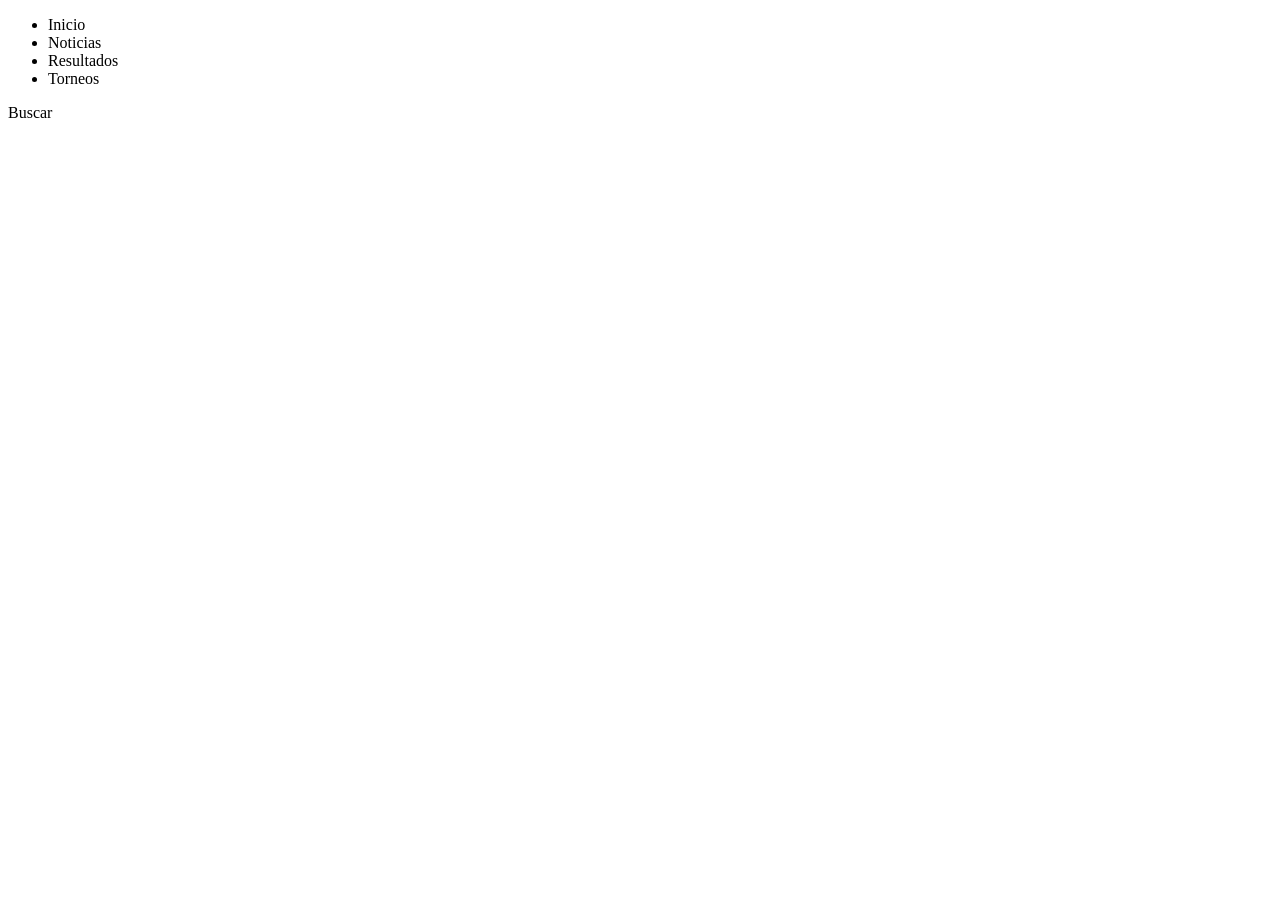
==== index.html @ 281b89ef "creacion archivos base" ====
<!DOCTYPE html>
<html lang="es">
<head>
    <meta charset="UTF-8">
    <meta name="viewport" content="width=device-width, initial-scale=1.0">
    <title>Aqui ascenso</title>
    <link rel="stylesheet" href="estilos.css">
</head>
<body>
    <header>
        <nav>
            <ul>
                <li>Inicio</li>
                <li>Noticias</li>
                <li>Resultados</li>
                <li>Torneos</li>
            </ul>
            <search>Buscar</search>
        </nav>
    </header>

    <main>

    </main>

    <footer>

    </footer>

</body>
</html>
<!--

subir a git: ir a consola.
escribir |  git status
            git add . (el punto añade todo los cambios, otherwise poner nombre especifico file)
            git commit -m "texto descripcion q se cambio"

            git push -u origin main
----------------------------------
            git pull para llamar los cambios hechos en github x otra personas, hacer esto antes de empezar a cambiar algo x si le pusieron notas o cosas asi)
-->
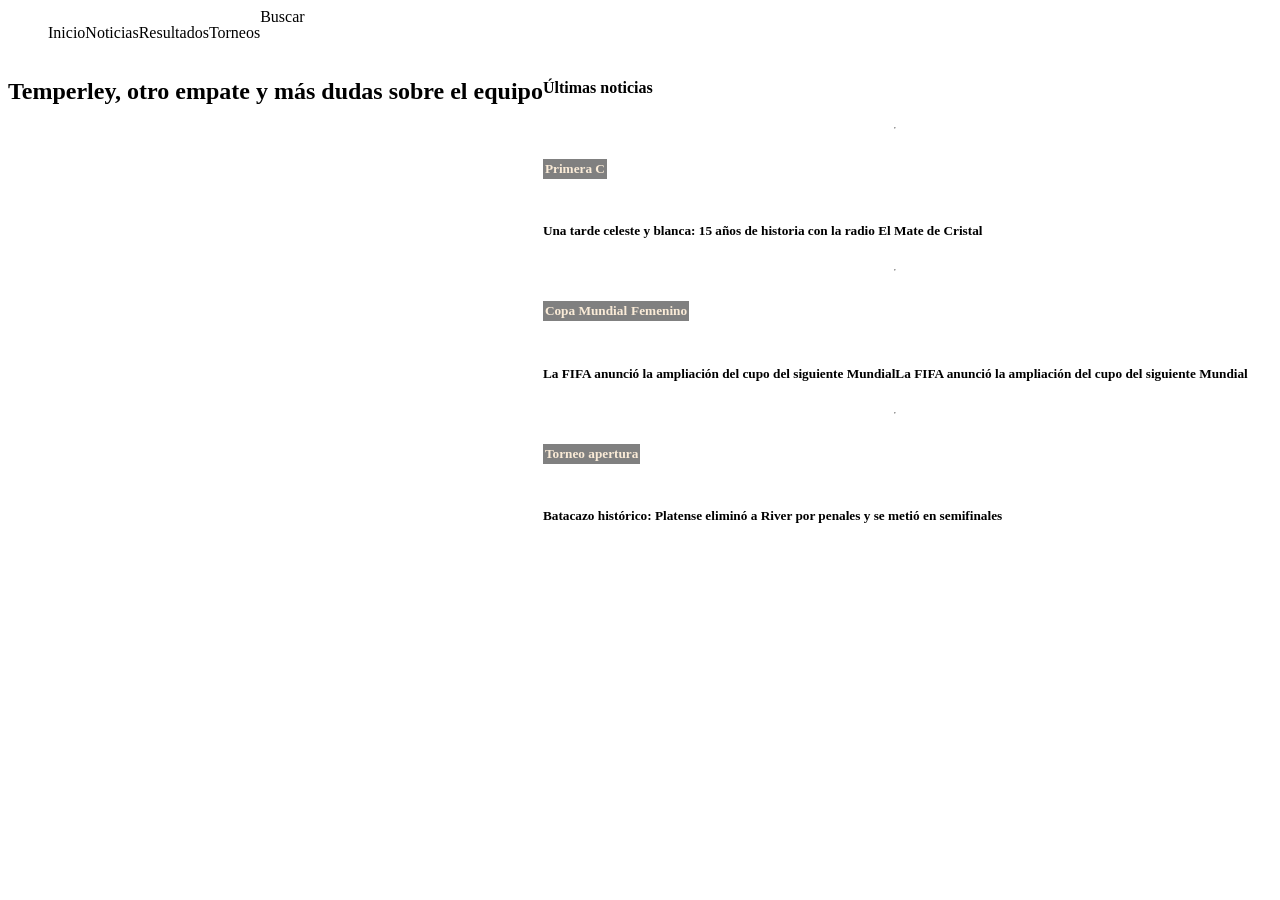
==== commit 61508f5f: "Prueba de subida 2 - noticias destacadas en baja" ====
--- a/index.html
+++ b/index.html
@@ -8,8 +8,8 @@
 </head>
 <body>
     <header>
-        <nav>
-            <ul>
+        <nav class="menu-barra">
+            <ul class="menu-botones">
                 <li>Inicio</li>
                 <li>Noticias</li>
                 <li>Resultados</li>
@@ -20,7 +20,42 @@
     </header>
 
     <main>
+        <section class="noticias-destacadas"> <!--Noticias destacadas-->
+            <div>
+            <h1>Temperley, otro empate y más dudas sobre el equipo</h1>
+            <!--Aca va imagen-->
+            </div>
+            <div class="contenedor-ultimas-noticias"> <!--Ultimas noticias-->
+                <h4>Últimas noticias</h4>
+                <hr>
+                <div>
+                    <!--Los contenedores de equiquetas los pongo en divs para q todos tengan la misma clase y, si reutilizamos la misma clase en otro lado, se guarde el flexbox en row - Mailén-->
+                    <div class="etiqueta-conjunto">
+                        <h5 class="etiqueta-individual">Primera C</h5>
+                    </div>
+                    <h5> Una tarde celeste y blanca: 15 años de historia con la radio El Mate de Cristal</h5>
+                </div> 
 
+                <hr>
+                <div>
+                    <div class="etiqueta-conjunto">
+                        <h5 class="etiqueta-individual">Copa Mundial</h5>
+                        <h5 class="etiqueta-individual">Femenino</h5>
+                    </div>
+                    
+                    <h5> La FIFA anunció la ampliación del cupo del siguiente MundialLa FIFA anunció la ampliación del cupo del siguiente Mundial</h5>
+                </div> 
+                
+                     <hr>
+                <div>
+                      <div class="etiqueta-conjunto">
+                        <h5 class="etiqueta-individual">Torneo apertura</h5>
+                    </div>
+                    <h5> Batacazo histórico: Platense eliminó a River por penales y se metió en semifinales</h5>
+                </div> 
+            </div>
+            
+        </section>
     </main>
 
     <footer>
--- a/estilos.css
+++ b/estilos.css
@@ -0,0 +1,40 @@
+@charset "utf-8";
+/* Aviso: no los estoy poniendo ordenados, voy poniendo los q estoy usando x ahora, sean libres de reordenar o editar ah - Mailén*//
+
+nav{
+    display: flex;
+    flex-direction: row;
+}
+
+ul{
+    list-style: none;
+    display: flex;
+    flex-direction: row;
+}
+.menu-barra{
+    display: flex;
+    flex-direction: row;
+} /*Repeti todo lo del flex xq sino no me lo tomaba, se hacia flex solo la lista y el buscar quedaba raro - Mailén*/
+
+
+.noticias-destacadas{
+    display: flex;
+    flex-direction: row;
+}
+.contenedor-ultimas-noticias{
+    display: flex;
+    flex-direction: column;
+}
+
+.etiqueta-conjunto{
+    display: flex;
+    flex-direction: row;
+}
+
+.etiqueta-individual
+{
+    /*Solo le puse algo de estilos de colores(? a estos tags para q se diferencien un toque del texto normal ah - Mailén*/
+    background-color: gray;
+    color: antiquewhite;
+    padding: 2px;
+}
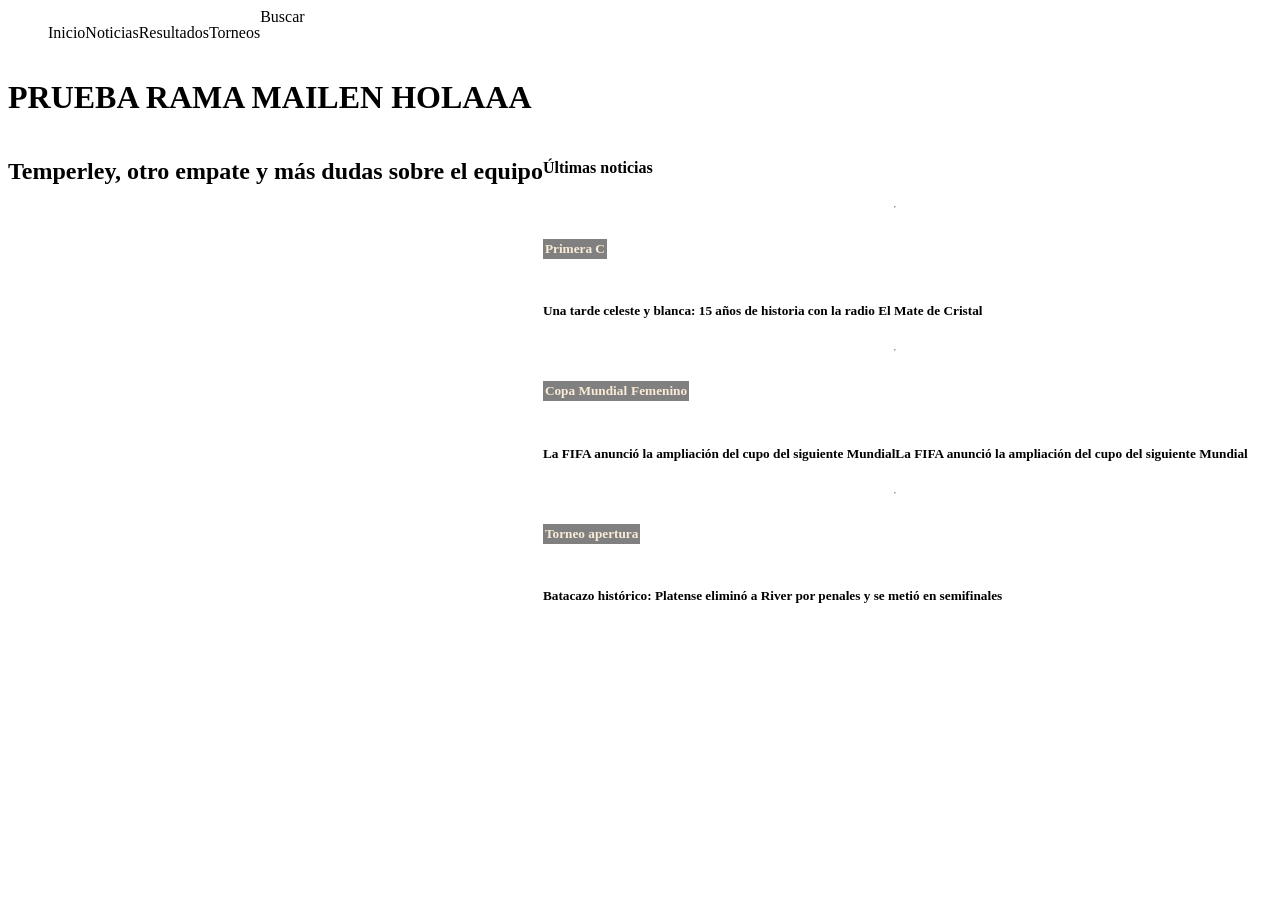
==== commit 9f475667: "mailen- me olvide el emnsaje antes, prueba 2 de subida en rama, cambie HOLA a HOLIWIS(? tenog sueño" ====
--- a/index.html
+++ b/index.html
@@ -20,6 +20,7 @@
     </header>
 
     <main>
+        <h1>PRUEBA RAMA MAILEN HOLAAA</h1>
         <section class="noticias-destacadas"> <!--Noticias destacadas-->
             <div>
             <h1>Temperley, otro empate y más dudas sobre el equipo</h1>
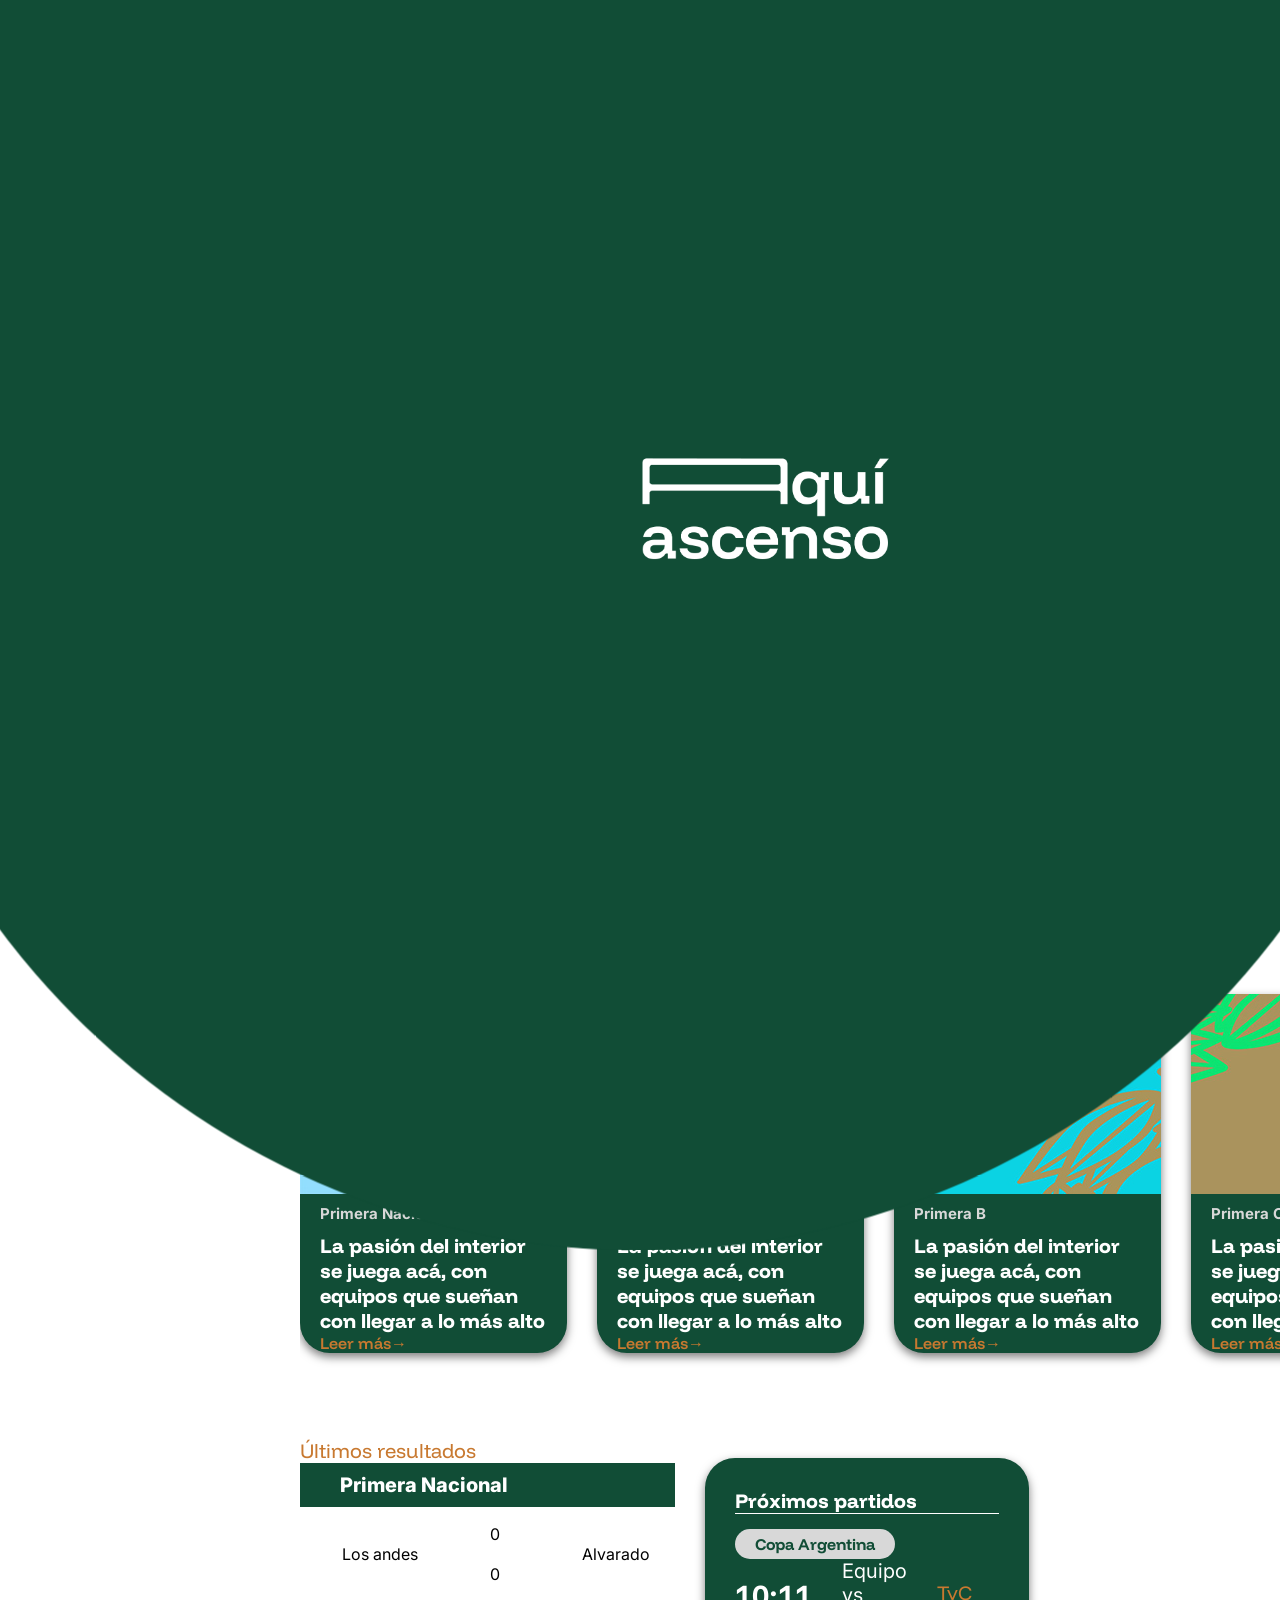
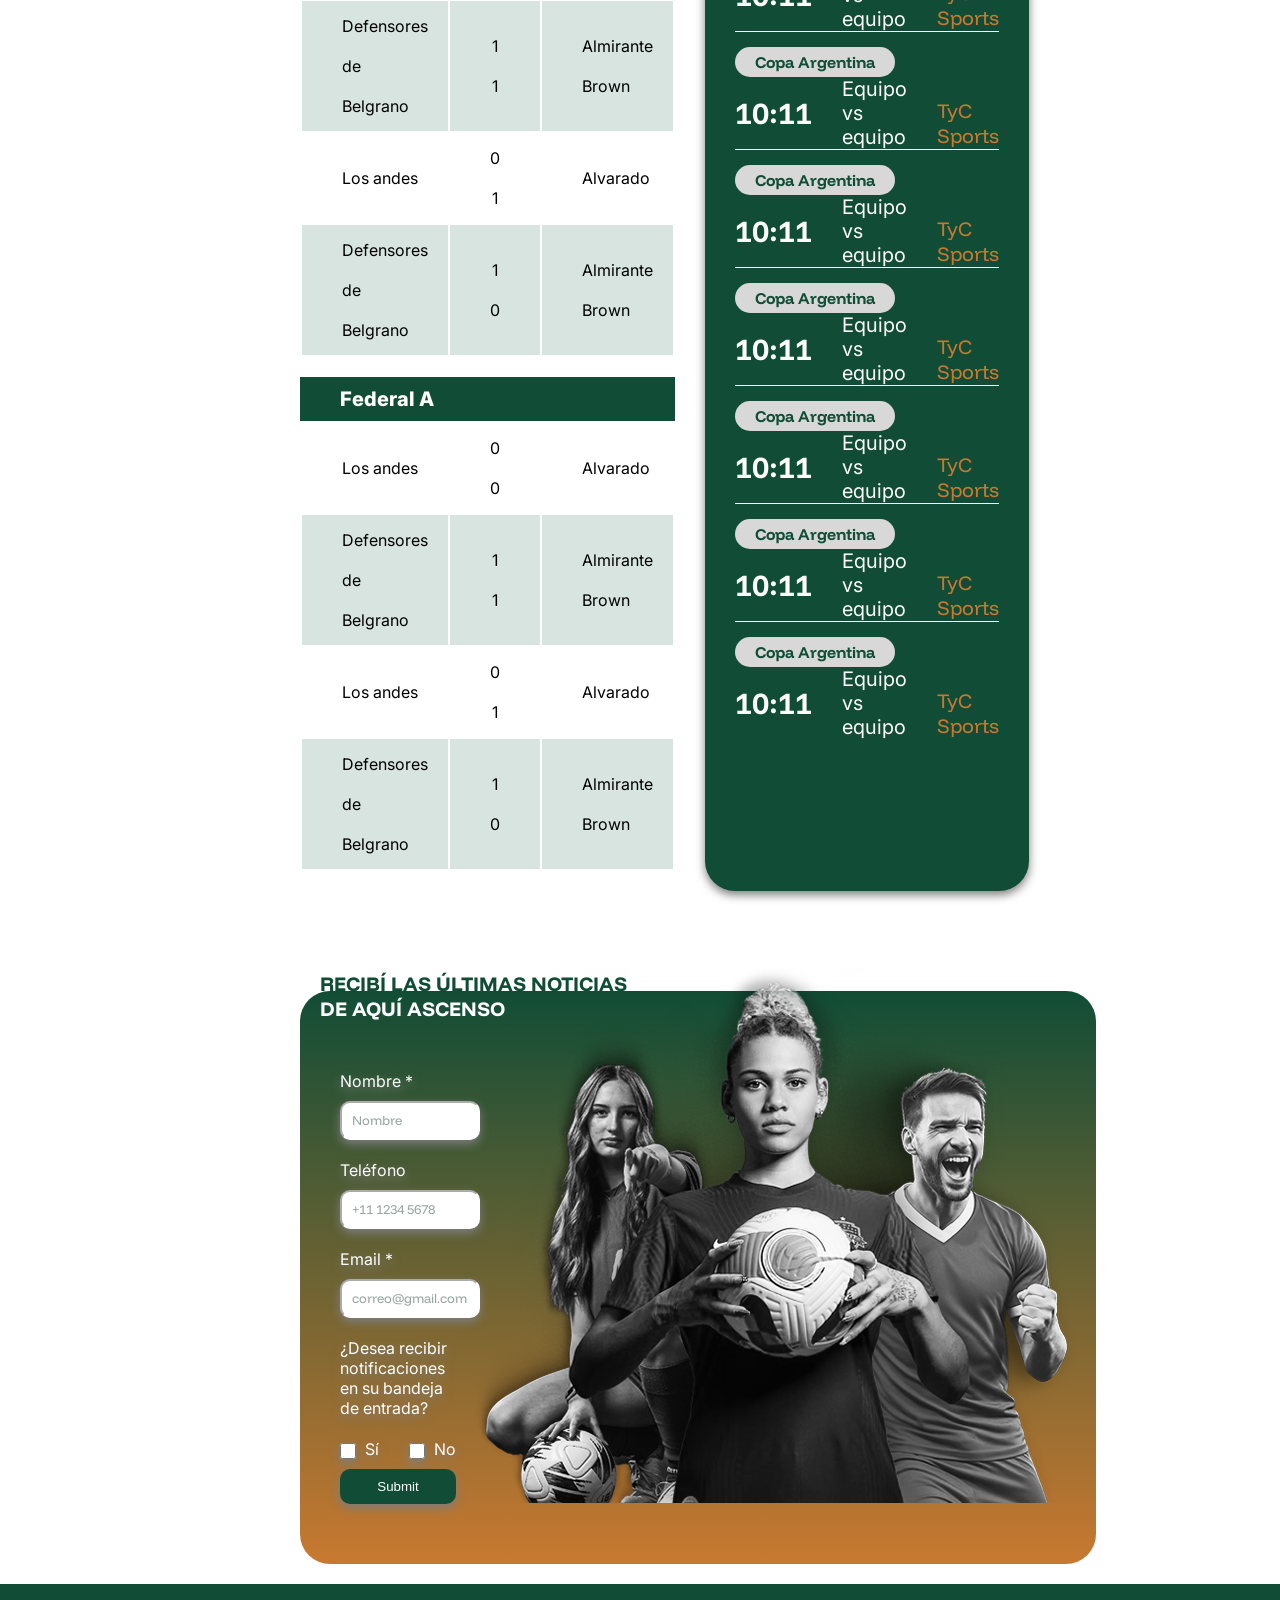
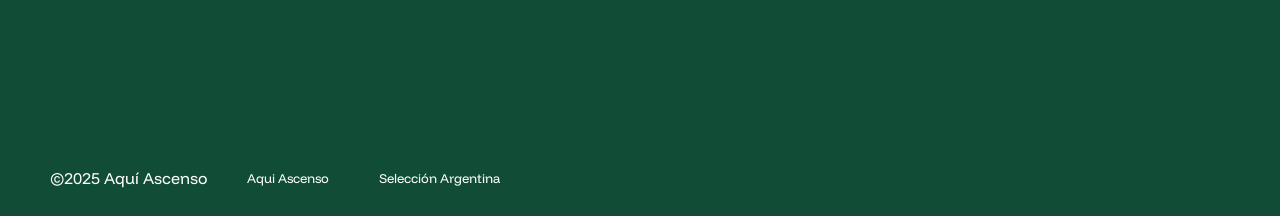
==== commit 16527808: "no doy mas no se porque no se quiere subir ya" ====
--- a/index.html
+++ b/index.html
@@ -3,76 +3,379 @@
 <head>
     <meta charset="UTF-8">
     <meta name="viewport" content="width=device-width, initial-scale=1.0">
-    <title>Aqui ascenso</title>
+    <title>Inicio - Aquí Ascenso</title>
     <link rel="stylesheet" href="estilos.css">
+    <link rel="icon" href="img/favicon.png" type="image/png">
+    <link rel="preconnect" href="https://fonts.googleapis.com">
+    <link rel="preconnect" href="https://fonts.gstatic.com" crossorigin>
+    <link href="https://fonts.googleapis.com/css2?family=Funnel+Display:wght@300..800&family=Funnel+Sans:ital,wght@0,300..800;1,300..800&family=Inter:ital,opsz,wght@0,14..32,100..900;1,14..32,100..900&display=swap" rel="stylesheet">
+    <link rel="stylesheet" href="https://fonts.googleapis.com/css2?family=Material+Symbols+Outlined:opsz,wght,FILL,GRAD@24,400,0,0&icon_names=menu" />
 </head>
 <body>
+
+    <div class="intro">
+        <div class="logo-header">
+        <div class="circulo"></div>
+            <img src="img/logo_portada.png" alt="logo_intro">
+        </div>
+        <img src="img/img-logo-news/img-portada.png" width="100%">
+    </div>
+  
+    <script src="app.js"></script>
+  
     <header>
         <nav class="menu-barra">
-            <ul class="menu-botones">
-                <li>Inicio</li>
-                <li>Noticias</li>
-                <li>Resultados</li>
-                <li>Torneos</li>
+            <input type="checkbox" id="check">
+            <label for="check" class="menu-boton">
+                <span class="material-symbols-outlined">menu</span>
+            </label>
+            <div class="logo_img">
+                <a href="index.html"><img src="./img/img-logo-aquiascenso.png" alt="logo aqui ascenso"></a>
+            </div>
+            
+            <ul class="botones-menu">
+                <li><a href="./index.html">Inicio</a></li>
+                <li><a href="./pages/noticias.html">Noticias</a></li>
+                <li><a href="./pages/resultados.html">Resultados</a></li>
+                <li><a href="./pages/torneos.html">Torneos</a></li>
             </ul>
-            <search>Buscar</search>
+            
+            <div class="buscador">
+                <input type="text" class="buscar-input" placeholder="| Buscar...">
+                <button class="buscar-boton"><a href=""><img src="./img/icono-busqueda.png" alt="icono-buscar" class="icono-buscar"></a></button>
+            </div>
         </nav>
     </header>
 
     <main>
-        <h1>PRUEBA RAMA MAILEN HOLAAA</h1>
         <section class="noticias-destacadas"> <!--Noticias destacadas-->
-            <div>
-            <h1>Temperley, otro empate y más dudas sobre el equipo</h1>
-            <!--Aca va imagen-->
-            </div>
-            <div class="contenedor-ultimas-noticias"> <!--Ultimas noticias-->
-                <h4>Últimas noticias</h4>
-                <hr>
-                <div>
-                    <!--Los contenedores de equiquetas los pongo en divs para q todos tengan la misma clase y, si reutilizamos la misma clase en otro lado, se guarde el flexbox en row - Mailén-->
+            <article class="noticia-destacada">
+                <img src="./img/portadas/portada-temperley.jpg" alt="imagen portada equipo temperley" width="800px">
+                <h2 class="h2-sobre-imagen">Temperley, otro empate y más dudas sobre el equipo</h2>
+            </article>
+
+            <section class="contenedor-ultimas-noticias"> <!--Ultimas noticias-->
+                <h4 class="h4-naranja">Últimas noticias</h4>
+                <hr class="hr-naranja">
+                <div class="noticia-ultima-hora">
                     <div class="etiqueta-conjunto">
                         <h5 class="etiqueta-individual">Primera C</h5>
-                    </div>
-                    <h5> Una tarde celeste y blanca: 15 años de historia con la radio El Mate de Cristal</h5>
+                </div>
+                    <p> Una tarde celeste y blanca: 15 años de historia con la radio El Mate de Cristal</p>
                 </div> 
-
-                <hr>
-                <div>
+                <hr class="hr-naranja">
+                <div class="noticia-ultima-hora">
                     <div class="etiqueta-conjunto">
                         <h5 class="etiqueta-individual">Copa Mundial</h5>
                         <h5 class="etiqueta-individual">Femenino</h5>
                     </div>
-                    
-                    <h5> La FIFA anunció la ampliación del cupo del siguiente MundialLa FIFA anunció la ampliación del cupo del siguiente Mundial</h5>
+                    <p> La FIFA anunció la ampliación del cupo del siguiente MundialLa FIFA anunció la ampliación del cupo del siguiente Mundial</p>
                 </div> 
                 
-                     <hr>
-                <div>
+                <hr class="hr-naranja">
+                <div class="noticia-ultima-hora">
                       <div class="etiqueta-conjunto">
                         <h5 class="etiqueta-individual">Torneo apertura</h5>
                     </div>
-                    <h5> Batacazo histórico: Platense eliminó a River por penales y se metió en semifinales</h5>
+                    <p> Batacazo histórico: Platense eliminó a River por penales y se metió en semifinales</p>
                 </div> 
+                                
+                <hr class="hr-naranja">
+                <div class="noticia-ultima-hora">
+                      <div class="etiqueta-conjunto">
+                        <h5 class="etiqueta-individual">Torneo apertura</h5>
+                    </div>
+                    <p> Cómo fueron los últimos meses de Quinteros, el favorito a próximo DT de Boca</p>
+                </div> 
+            </section>
+        </section>
+        
+        <section class="mas-noticias">
+            <h1>Todas las ligas, en un solo lugar</h1>
+            <h4 class="h4-naranja">Seguí de cerca todas las noticias del Futbol Argentino</h4>
+
+             <button class="carrusel-arrow carrusel-prev" id="button-prev" data-button="button-prev"
+                onclick="app.processingButton(event)">
+                <svg aria-hidden="true" focusable="false" data-prefix="fas" data-icon="chevron-left"
+                    class="svg-inline--fa fa-chevron-left fa-w-10" role="img" xmlns="http://www.w3.org/2000/svg"
+                    viewBox="0 0 320 512"></svg>
+            </button>
+             <button class="carrusel-arrow carrusel-next" id="button-next" data-button="button-next"
+                onclick="app.processingButton(event)">
+                <svg aria-hidden="true" focusable="false" data-prefix="fas" data-icon="chevron-right"
+                    class="svg-inline--fa fa-chevron-right fa-w-10" role="img" xmlns="http://www.w3.org/2000/svg"
+                    viewBox="0 0 320 512"></svg>
+            </button>
+            <section class="carrusel">
+                <div class="carrusel-track" id="track">
+                    <img src="./img/portadas/portada-primeranacional.jpg" alt="carilla primera nacional" class="carilla-carrusel">
+                    <div class="informacion-carrusel">
+                        <h5 class="etiqueta-simple">Primera Nacional</h5>
+                        <h4>La pasión del interior se juega acá, con equipos que sueñan con llegar a lo más alto</h4>
+                        <p class="leer-mas">Leer más→</p>
+                    </div>
+                </div>
+                <div class="carrusel-track">
+                    <img src="./img/portadas/portada-campeonatofemenino.jpg" alt="campenato femenino" class="carilla-carrusel">
+
+                    <div class="informacion-carrusel">
+                        <h5 class="etiqueta-simple">Campeonato femenino</h5>
+                        <h4>La pasión del interior se juega acá, con equipos que sueñan con llegar a lo más alto</h4>
+                        <p class="leer-mas">Leer más→</p>
+                    </div>
+                </div>
+                 <div class="carrusel-track">
+                    <img src="./img/portadas/portada-primerab.jpg" alt="Carilla Primera B" class="carilla-carrusel">
+
+                    <div class="informacion-carrusel">
+                        <h5 class="etiqueta-simple">Primera B</h5>
+                        <h4>La pasión del interior se juega acá, con equipos que sueñan con llegar a lo más alto</h4>
+                        <p class="leer-mas">Leer más→</p>
+                    </div>
+                </div>
+                <div class="carrusel-track">
+                    <img src="./img/portadas/portada-primerac.jpg" alt="Carilla Primera C" class="carilla-carrusel">
+
+                    <div class="informacion-carrusel">
+                        <h5 class="etiqueta-simple">Primera C</h5>
+                        <h4>La pasión del interior se juega acá, con equipos que sueñan con llegar a lo más alto</h4>
+                        <p class="leer-mas">Leer más→</p>
+                    </div>
+                </div>
+                <div class="carrusel-track">
+                    <img src="./img/portadas/thumb-copafederalfemenina.jpg" alt="carilla copa federal femenina" class="carilla-carrusel">
+
+                    <div class="informacion-carrusel">
+                        <h5 class="etiqueta-simple">Copa Federal Femenina</h5>
+                        <h4>La pasión del interior se juega acá, con equipos que sueñan con llegar a lo más alto</h4>
+                        <p class="leer-mas">Leer más→</p>
+                    </div>
+                </div>
+                <div class="carrusel-track">
+                    <img src="./img/portadas/portada-torneofederalla.jpg" alt="carilla torneo federal a" class="carilla-carrusel">
+
+                    <div class="informacion-carrusel">
+                        <h5 class="etiqueta-simple">Torneo Federal A</h5>
+                        <h4>La pasión del interior se juega acá, con equipos que sueñan con llegar a lo más alto</h4>
+                        <p class="leer-mas">Leer más→</p>
+                    </div>
+                </div>
+                <div class="carrusel-track">
+                    <img src="./img/portadas/portada-torneofederalla.jpg" alt="carilla Drimera D" class="carilla-carrusel">
+
+                    <div class="informacion-carrusel">
+                        <h5 class="etiqueta-simple">Primera D</h5>
+                        <h4>La pasión del interior se juega acá, con equipos que sueñan con llegar a lo más alto</h4>
+                        <p class="leer-mas">Leer más→</p>
+                    </div>
+                </div>
+
+            </section>
+        </section>
+
+        <section class="resultados-y-programa">
+            <div class="resultados">
+                <h4 class="h4-naranja">Últimos resultados</h4>
+                <table class="resultados-tabla">
+                    <h3 class="tabla-subtitulo">Primera Nacional</h3>
+                    <tr>
+                        <th class="th-alineado-izquierda"> Los andes</th>
+                        <th class="th-alineado-centro">0 0</th>
+                        <th class="th-alineado-izquierda">Alvarado</th>
+                    </tr>
+                    <tr class="tr-fondo-color">
+                        <th class="th-alineado-izquierda"> Defensores de Belgrano</th>
+                        <th  class="th-alineado-centro">1 1</th>
+                        <th class="th-alineado-izquierda">Almirante Brown</th>
+                    </tr>
+                    <tr>
+                        <th class="th-alineado-izquierda"> Los andes</th>
+                        <th  class="th-alineado-centro">0 1</th>
+                        <th class="th-alineado-izquierda">Alvarado</th>
+                    </tr>
+                    <tr class="tr-fondo-color">
+                        <th class="th-alineado-izquierda"> Defensores de Belgrano</th>
+                        <th  class="th-alineado-centro">1 0</th>
+                        <th class="th-alineado-izquierda">Almirante Brown</th>
+                    </tr>
+                </table>
+                             <table class="resultados-tabla">
+                    <h3 class="tabla-subtitulo">Federal A</h3>
+                    <tr>
+                        <th class="th-alineado-izquierda"> Los andes</th>
+                        <th class="th-alineado-centro">0 0</th>
+                        <th class="th-alineado-izquierda">Alvarado</th>
+                    </tr>
+                    <tr class="tr-fondo-color">
+                        <th class="th-alineado-izquierda"> Defensores de Belgrano</th>
+                        <th  class="th-alineado-centro">1 1</th>
+                        <th class="th-alineado-izquierda">Almirante Brown</th>
+                    </tr>
+                    <tr>
+                        <th class="th-alineado-izquierda"> Los andes</th>
+                        <th  class="th-alineado-centro">0 1</th>
+                        <th class="th-alineado-izquierda">Alvarado</th>
+                    </tr>
+                    <tr class="tr-fondo-color">
+                        <th class="th-alineado-izquierda"> Defensores de Belgrano</th>
+                        <th  class="th-alineado-centro">1 0</th>
+                        <th class="th-alineado-izquierda">Almirante Brown</th>
+                    </tr>
+                </table>
+    
+
+            </div>
+            <div class="programa">
+                <h4>Próximos partidos</h4>
+                <hr class="hr-blanco">
+                <div class="etiqueta-conjunto">
+                    <h5 class="etiqueta-individual">Copa Argentina</h5>
+                </div>
+                <div class="contenido-programa">
+                        <h3>10:11</h3>
+                        <h4 class="h4-inter"> Equipo vs equipo</h4>
+                        <h4 class="h4-naranja">TyC Sports</h4>
+                </div>
+                <hr class="hr-blanco">
+                <div class="etiqueta-conjunto">
+                    <h5 class="etiqueta-individual">Copa Argentina</h5>
+                </div>
+                <div class="contenido-programa">
+                        <h3>10:11</h3>
+                        <h4 class="h4-inter"> Equipo vs equipo</h4>
+                        <h4 class="h4-naranja">TyC Sports</h4>
+                </div>
+                <hr class="hr-blanco">
+                <div class="etiqueta-conjunto">
+                    <h5 class="etiqueta-individual">Copa Argentina</h5>
+                </div>
+                <div class="contenido-programa">
+                        <h3>10:11</h3>
+                        <h4 class="h4-inter"> Equipo vs equipo</h4>
+                        <h4 class="h4-naranja">TyC Sports</h4>
+                </div>
+                                <hr class="hr-blanco">
+                <div class="etiqueta-conjunto">
+                    <h5 class="etiqueta-individual">Copa Argentina</h5>
+                </div>
+                <div class="contenido-programa">
+                        <h3>10:11</h3>
+                        <h4 class="h4-inter"> Equipo vs equipo</h4>
+                        <h4 class="h4-naranja">TyC Sports</h4>
+                </div>
+                                <hr class="hr-blanco">
+                <div class="etiqueta-conjunto">
+                    <h5 class="etiqueta-individual">Copa Argentina</h5>
+                </div>
+                <div class="contenido-programa">
+                        <h3>10:11</h3>
+                        <h4 class="h4-inter"> Equipo vs equipo</h4>
+                        <h4 class="h4-naranja">TyC Sports</h4>
+                </div>
+                                <hr class="hr-blanco">
+                <div class="etiqueta-conjunto">
+                    <h5 class="etiqueta-individual">Copa Argentina</h5>
+                </div>
+                <div class="contenido-programa">
+                        <h3>10:11</h3>
+                        <h4 class="h4-inter"> Equipo vs equipo</h4>
+                        <h4 class="h4-naranja">TyC Sports</h4>
+                </div>
+                                <hr class="hr-blanco">
+                <div class="etiqueta-conjunto">
+                    <h5 class="etiqueta-individual">Copa Argentina</h5>
+                </div>
+                <div class="contenido-programa">
+                        <h3>10:11</h3>
+                        <h4 class="h4-inter"> Equipo vs equipo</h4>
+                        <h4 class="h4-naranja">TyC Sports</h4>
+                </div>
+                
+            </div>
+
+
+        </section>
+
+        <section class="formulario">
+            <div>
+                <h4 class="h4-verde">RECIBÍ LAS ÚLTIMAS NOTICIAS</h4>
+                <h4 class="blanco-formulario">DE AQUÍ ASCENSO</h4>
+                <div class="contenedor-formulario-e-imagen">
+
+                    <form action="https://formsubmit.co/aldanricarte@gmail.com" method="post" autocomplete="off">
+                    
+                        <label for="Nombre">Nombre *</label>
+                        <input type="text" name="Nombre" id="Nombre" maxlength="30" placeholder="Nombre" required>
+
+                        <label for="Telefono">Teléfono</label>
+                        <input type="text" name="Telefono" id="Telefono" placeholder="+11 1234 5678">
+                        
+                        <label for="Email">Email *</label>
+                        <input type="email" name="Email" id="Email" placeholder="correo@gmail.com" required>  
+
+                        <label for="Tipo de pedido">¿Desea recibir notificaciones en su bandeja de entrada?</label>
+                        <div class="tipo-de-pedido">
+                            <label><input type="checkbox" name="Si" value="Si" id="Si" class="checkbox">Sí</label>
+                            <label><input type="checkbox" name="No" value="No" id="No" class="checkbox">No</label>
+                        </div>
+                        <input type="submit" class="suscribete">
+                    </form>
+                    <img src="./img/img-logo-news/img-newsletter72.png" alt="foto de jugadores" class="imagen-formulario">
+                </div>
+                
+
             </div>
             
         </section>
     </main>
 
     <footer>
-
+        <div class="redes">
+            <svg xmlns="http://www.w3.org/2000/svg" width="226" height="34" viewBox="0 0 226 34" fill="none">
+
+                <!--Tiktok-->
+                <a href="https://www.tiktok.com/" > <path d="M221.662 0.954834H196.291C194.35 0.954834 192.796 2.50733 192.796 4.44796V29.8701C192.796 31.8108 194.35 33.3633 196.291 33.3633H221.727C223.668 33.3633 225.222 31.8108 225.222 29.8701V4.44796C225.157 2.50733 223.604 0.954834 221.662 0.954834ZM218.879 14.9273C216.873 14.9273 214.996 14.2158 213.572 13.0514V21.202C213.572 25.2126 210.336 28.447 206.323 28.447C202.31 28.447 199.074 25.2126 199.074 21.202C199.074 17.1914 202.31 13.957 206.323 13.957C210.336 13.957 207.035 13.8923 207.359 13.957V18.097C207.035 18.0323 206.647 17.9676 206.323 17.9676C204.511 17.9676 203.087 19.3908 203.087 21.202C203.087 23.0133 204.511 24.4364 206.323 24.4364C208.135 24.4364 209.559 23.0133 209.559 21.202V5.8064H213.572C213.572 8.71733 215.967 11.1108 218.879 11.1108V14.9273Z" fill="white"/></a>
+               
+                 <!--Facebook-->
+                <a href="https://www.facebook.com/"><path d="M176.958 4.44796V29.8701C176.958 31.8108 175.404 33.2986 173.528 33.2986H163.625V22.3017H167.767L168.544 17.1267H163.56V13.763C163.56 12.3398 164.272 10.9814 166.473 10.9814H168.738V6.58265C168.738 6.58265 166.667 6.25921 164.725 6.25921C160.648 6.25921 157.93 8.71733 157.93 13.2455V17.1914H153.399V22.3664H157.93V33.3633H148.027C146.086 33.3633 144.597 31.8108 144.597 29.9348V4.44796C144.597 2.50733 146.15 0.954834 148.027 0.954834H173.463C175.404 0.954834 176.893 2.50733 176.893 4.44796H176.958Z" fill="white"/></a>
+                
+                 <!--Youtube-->
+                <a href="https://www.youtube.com/"><path d="M110.248 20.4905L116.138 17.1267L110.248 13.763V20.4905ZM125.264 0.954834H99.8929C97.9513 0.954834 96.3979 2.50733 96.3979 4.44796V29.8701C96.3979 31.8108 97.9513 33.3633 99.8929 33.3633H125.328C127.27 33.3633 128.823 31.8108 128.823 29.8701V4.44796C128.823 2.50733 127.27 0.954834 125.328 0.954834H125.264ZM123.451 22.6251C123.193 23.5955 122.416 24.3717 121.445 24.6305C119.698 25.0833 112.578 25.0833 112.578 25.0833C112.578 25.0833 105.524 25.0833 103.711 24.6305C102.741 24.3717 101.964 23.6601 101.705 22.6251C101.252 20.8786 101.252 17.1267 101.252 17.1267C101.252 17.1267 101.252 13.4395 101.705 11.6283C101.964 10.658 102.741 9.88171 103.711 9.62296C105.459 9.17015 112.578 9.17015 112.578 9.17015C112.578 9.17015 119.633 9.17015 121.445 9.62296C122.416 9.88171 123.193 10.658 123.451 11.6283C123.904 13.3748 123.904 17.1267 123.904 17.1267C123.904 17.1267 123.904 20.8139 123.451 22.6251Z" fill="white"/></a>
+                
+                 <!--instagram-->
+                <a href="https://www.instagram.com/"><path d="M80.5598 4.44796V29.8701C80.5598 31.8108 79.0065 33.2986 77.1296 33.2986H51.6294C49.6878 33.2986 48.1992 31.7461 48.1992 29.8701V4.44796C48.1992 2.50733 49.7525 0.954834 51.6294 0.954834H77.0649C79.0065 0.954834 80.4951 2.50733 80.4951 4.44796H80.5598ZM75.8352 12.3398C75.7704 10.4639 75.3174 8.84671 73.9582 7.48827C72.5991 6.12983 70.9811 5.74171 69.1042 5.61233C67.2272 5.48296 61.4671 5.48296 59.5901 5.61233C57.778 5.67702 56.0952 6.12983 54.7361 7.48827C53.3769 8.84671 52.9886 10.4639 52.8591 12.3398C52.7297 14.2158 52.7297 19.973 52.8591 21.8489C52.9239 23.7248 53.3769 25.342 54.7361 26.7005C56.0952 28.0589 57.7132 28.447 59.5901 28.5764C61.4671 28.7058 67.2272 28.7058 69.1042 28.5764C70.9811 28.5117 72.5991 28.0589 73.9582 26.7005C75.3174 25.342 75.7057 23.7248 75.8352 21.8489C75.9646 19.9083 75.9646 14.2158 75.8352 12.3398ZM73.3758 10.3345C73.9582 11.887 73.8288 15.4448 73.8288 17.1267C73.8288 18.8086 73.9582 22.4311 73.3758 23.9189C72.9874 24.9539 72.2108 25.7301 71.1752 26.1183C69.6219 26.7005 66.0623 26.5711 64.3795 26.5711C62.6968 26.5711 59.0724 26.7005 57.5838 26.1183C56.5483 25.7301 55.7716 24.9539 55.3833 23.9189C54.8008 22.3664 54.9302 18.8086 54.9302 17.1267C54.9302 15.4448 54.8008 11.8223 55.3833 10.3345C55.7716 9.29952 56.5483 8.52327 57.5838 8.13514C59.1371 7.55296 62.6968 7.68233 64.3795 7.68233C66.0623 7.68233 69.6866 7.55296 71.1752 8.13514C72.2108 8.52327 72.9874 9.29952 73.3758 10.3345ZM64.3795 23.078C67.6156 23.078 70.2691 20.4258 70.2691 17.1914C70.2691 14.8626 68.9747 12.6633 66.8389 11.7576C61.7259 9.62296 56.8071 14.5392 58.9429 19.6495C59.849 21.7842 62.0496 23.078 64.3795 23.078ZM68.1333 16.1564C68.8453 19.0026 66.3211 21.5255 63.4087 20.8786C62.0496 20.5551 60.9493 19.4555 60.6257 18.097C59.9138 15.2508 62.4379 12.728 65.3503 13.3748C66.7095 13.6983 67.8097 14.798 68.1333 16.1564ZM70.528 12.3398C71.3047 12.3398 71.8872 11.693 71.8872 10.9814C71.8872 10.2051 71.24 9.62296 70.528 9.62296C69.8161 9.62296 69.1689 10.2698 69.1689 10.9814C69.1689 11.693 69.8161 12.3398 70.528 12.3398Z" fill="white"/></a>
+                
+                 <!--Twitter-->
+                <a href="https://x.com/"><path d="M28.8656 0.954834H3.43022C1.55331 0.954834 0 2.50733 0 4.44796V29.8701C0 31.8108 1.55331 33.3633 3.43022 33.3633H28.8656C30.8073 33.3633 32.3606 31.8108 32.3606 29.8701V4.44796C32.3606 2.50733 30.8073 0.954834 28.8656 0.954834ZM20.6461 27.9942L15.0153 20.4258L8.60792 27.9942H5.04825L13.3973 18.1617L4.5952 6.25921H11.9087L16.9569 13.1808L22.8466 6.25921H26.4062L18.6397 15.4448L27.7654 27.9295H20.5813L20.6461 27.9942ZM8.73736 8.32921L21.6169 25.7301H23.5585L10.8732 8.32921H8.73736Z" fill="white"/></a>
+                
+            </svg>
+        </div>
+        <div class="footer-botones-links">
+            <p>©2025 Aquí Ascenso</p>
+            <a href="https://x.com/aquiascenso">Aqui Ascenso</a>
+            <a href="https://x.com/argentina">Selección Argentina</a>
+        </div>
     </footer>
-
 </body>
 </html>
 <!--
 
-subir a git: ir a consola.
+SUBIR A MAIN GIT ir a consola.
 escribir |  git status
             git add . (el punto añade todo los cambios, otherwise poner nombre especifico file)
             git commit -m "texto descripcion q se cambio"
-
+ 
             git push -u origin main
 ----------------------------------
             git pull para llamar los cambios hechos en github x otra personas, hacer esto antes de empezar a cambiar algo x si le pusieron notas o cosas asi)
--->+
+
+----------------------------------
+
+SUBIR A UNA RAMA:
+            git status
+            git add . (el punto añade todo los cambios, otherwise poner nombre especifico file)
+            git commit -nombrerama "texto descripcion q se cambio"
+
+            git push -u origin nombrerama
+-->
--- a/estilos.css
+++ b/estilos.css
@@ -1,40 +1,990 @@
 @charset "utf-8";
-/* Aviso: no los estoy poniendo ordenados, voy poniendo los q estoy usando x ahora, sean libres de reordenar o editar ah - Mailén*//
+/* Aviso: no los estoy poniendo ordenados, voy poniendo los q estoy usando x ahora, sean libres de reordenar o editar ah - Mailén*/
+
+/*
+Colores: 
+VERDE: #114D36
+NARANJA: #C87930
+*/
+
+/*
+Fuentes:
+    font-family: "Funnel Display", sans-serif;
+    font-family: "Funnel Sans"
+    font-family: "Inter", sans-serif;
+
+*/
+
+
+/*General*/
+
+*{
+  margin: 0px;
+  padding: 0px;
+
+}
+
+/*Animación*/
+
+.intro {
+    position: fixed;
+    z-index: 1;
+    left: 0;
+    top: 0;
+    width: 100%;
+    height: 100vh;
+    background-color: #114D36;
+    transition: 1s;
+}
+
+.logo-header {
+    position: absolute;
+    top: 50%;
+    bottom: 50%;
+    left: 50%;
+    right: 50%;
+}
+
+.logo-header img {
+    position: relative;
+    max-width: 250px;
+    max-height: 250px;
+    display: flex;
+    justify-content: center;
+    justify-items: center;
+}
+
+.circulo {
+    width: 1px;
+    height: 1px;
+    background-color: #114D36;
+    border-radius: 50%;
+    animation: scale-up-center 1s cubic-bezier(0.390, 0.575, 0.565, 1.000) both;
+    animation-delay: 3s;
+}
+
+
+
+@keyframes scale-up-center {
+    0% {
+    transform:scale(0.1); 
+    }
+    100% {
+    transform:scale(1600);
+    }
+}
+
+/*Body*/
+
+body{
+    max-width: 1920px;
+    margin: 0 auto;
+    overflow-x: hidden;
+}
+
+/*Profes, soy Julieta, no se si esta permitido usar overflow-x, pero si lo saco se extiende mas horizontalmente. Esto es porque use para ocultar el resto del carrusel*/
+
+header{
+    background-color: #114D36;
+    width: 100%;
+    margin: 0;
+    filter: drop-shadow(0px 4px 5px#7d7d7d);
+    position:static;
+    z-index: 100;
+    margin: 0px;
+    justify-items: center;
+}
+
+main{
+    margin-top: 20px;
+    margin-bottom: 20px;
+    padding-left: 300px;
+    padding-right: 300px;
+}
+
+footer{
+    background-color: #114D36;
+    color: white;
+    width: 100%;
+    font-family: "Funnel Display";
+    font-size: 13px;
+    justify-items: center;
+    justify-content: center;
+}
+
+.redes {
+    display: flex;
+    width: 100%;
+    height: 90px;
+    padding: 33px 844px;
+    align-items: flex-start;
+    justify-items: center;
+    justify-content: center;
+    gap: 10px;
+}
+
+footer , a{
+    color: white;
+    text-decoration: none;
+}
+footer , a::hover{
+    color: #db9b60;
+}
+.footer-botones-links{
+    display: flex;
+    flex-direction: row;
+    padding-left: 50px;
+    padding-right: 50px;
+    padding-top: 20px;
+    padding-bottom: 20px;
+    align-items: center;
+    gap: 30px;
+}
 
 nav{
     display: flex;
     flex-direction: row;
+    margin-top: 0px;
+    padding-left: 50px;
+    padding-right: 50px;
+    padding-top: 20px;
+    padding-bottom: 20px;
 }
 
 ul{
     list-style: none;
     display: flex;
     flex-direction: row;
-}
+    gap: 30px;
+}
+hr{
+    border: 0;
+    clear:both;
+    display:block;
+    width: 100%;               
+    background-color: black;
+    height: 1px;
+    margin: 0px;
+    margin-bottom: 5px;
+}
+.hr-blanco{
+    background-color: white;
+    margin-top: 0px;
+    margin-bottom: 15px;
+}
+
+/*
+Fuentes:
+    font-family: "Funnel Display";
+    font-family: "Funnel Sans";
+    font-family: "Inter";
+
+*/
+
+h1{
+    font-family: "Funnel Display";
+    font-size: 51px;
+    color: #114D36;
+    margin: 0px;
+    justify-self: center;
+
+}
+h2{
+    font-family: "Funnel Display";
+    font-size: 40px;
+    font-weight: 800;
+    color: white;
+    padding-left: 40px;
+    padding-right: 40px;
+    margin: 0px;
+}
+h3{
+    font-family: "Funnel Display";
+    font-size: 30px;
+    margin: 0px;
+}
+
+h4{
+    font-family: "Funnel Display";
+    font-weight: 800;
+    font-size: 20px;
+
+}
+h5{
+    font-family: "Funnel Display";
+    font-size: 16px;
+    margin: 0px;
+    margin-bottom: 10px;
+}
+p{
+    font-family: "Funnel Display";
+    font-size: 16px;
+    margin-top: 0px;
+}
+.h2-inter{
+  font-family: "inter"; 
+}
+.h3-inter{
+  font-family: "inter";  
+  margin: 0px;
+}
+.h4-inter{
+  font-family: "inter";  
+  font-weight: 400;
+}
+.h5-inter{
+  font-family: "inter";  
+}
+.p-inter{
+  font-family: "inter";  
+}
+
+.h2-sobre-imagen{
+    position: relative;
+    bottom: 130px;
+}
+
+.h4-sobre-imagen{
+    position: relative;
+    bottom: 130px;
+    color: white;
+    width: 200px;
+
+}
+
+
+/*Colores textos*/
+.h4-verde{
+    color: #114D36;
+    position: relative;
+    bottom: 20px;
+    margin: 0px;
+    font-weight: 800;
+
+}
+.h4-naranja{
+    color: #C87930;
+    margin-top: 20px;
+    margin-bottom: 0px;
+    font-weight: 400;
+}
+
+.h4-blanco{
+    color: white;
+    margin: 0px;
+    padding-left: 20px;
+}
+
+.blanco-formulario{
+    color: white;
+    margin: 0px;
+    position: relative;
+    bottom: 20px;
+}
+
+.etiqueta-individual{
+    color: #114D36;
+    background-color: #97a6a0;
+    margin: 0px;
+    
+}
+
+/* Inicio Header*/
+    /* Elementos*/
+.menu-barra , a{
+    color: white;
+    text-decoration: none;
+    padding: 10px;
+    justify-content: center;
+    align-items: center;
+    font-family: "Funnel Display";
+    font-size: 13px;
+}
+
+.logo_img {
+    width: 158px;
+    height: 74px;
+    }
+
+.botones-menu{
+    justify-items: center;
+    
+}
+.botones-menu :hover{
+    background-color: #C87930;
+    color: white;
+}
+.icono-buscar{
+    color: white;
+    background-color: #114D36;
+}
+::placeholder{
+    color: #97a6a0;
+    font-family: "Funnel Display";
+    font-size: 13px;
+}
+
+    /* Contenedores*/
 .menu-barra{
     display: flex;
     flex-direction: row;
-} /*Repeti todo lo del flex xq sino no me lo tomaba, se hacia flex solo la lista y el buscar quedaba raro - Mailén*/
-
+    background-color: #114D36;
+    color: white;
+    gap: 30px;
+    align-items: center;
+}
+
+.buscar-input{
+    background-color: #114D36;
+    border-width: 0px;
+    color: #db9b60;
+}
+
+.buscar-boton{
+    background-color: #114D36;
+    padding-top: 5px;
+    padding-bottom: 5px;
+    border-width: 0px;
+}
+
+.menu-boton {
+    font-size: 30px;
+    justify-items: end;
+    line-height: 80px;
+    margin-right: 40px;
+    cursor: pointer;
+    display: none
+}
+
+#check {
+    display: none;
+}
+
+/* Fin Header*/
+
+
+/*Main*/
+    /* Sección noticias destacadas*/
+    
 
 .noticias-destacadas{
     display: flex;
     flex-direction: row;
-}
+    gap: 0px;
+}
+.noticia-destacada{
+    filter: drop-shadow(0px 4px 5px #7d7d7d)
+}
+.noticia-destacada:hover{
+    filter: drop-shadow(0px 4px 5px #7d7d7d);
+    color:#C87930;
+}
+
+.noticia-destacada:hover{
+    scale: 1.1;
+    filter:grayscale(100%);
+    filter: drop-shadow(0px 4px 5px #7d7d7d);
+}
+.noticia-destacada:hover img{
+    filter:grayscale(100%);
+}
+
+    /* Sección últimas noticias*/
+
 .contenedor-ultimas-noticias{
+    width: 466px;
     display: flex;
     flex-direction: column;
+    margin: 0px;
+}
+.noticia-ultima-hora:hover{
+    background-color: #114D36;
+    border-style: solid;
+    border-width: 10px;
+    border-color: #114D36;
+    color: white;
+    filter: drop-shadow(0px 4px 5px #7d7d7d);
+}
+
+.mas-noticias h1{
+    display: flex;
+    height: 151px;
+    justify-content: center;
+    align-items: flex-start;
 }
 
 .etiqueta-conjunto{
     display: flex;
     flex-direction: row;
+    gap: 10px;
+    margin: 0px;
 }
 
 .etiqueta-individual
 {
-    /*Solo le puse algo de estilos de colores(? a estos tags para q se diferencien un toque del texto normal ah - Mailén*/
-    background-color: gray;
-    color: antiquewhite;
-    padding: 2px;
-}+    background-color: #D8D8D8;
+    color:#114D36;
+    padding-left: 20px;
+    padding-right: 20px;
+    padding-top: 5px;
+    padding-bottom: 5px;
+    border-radius: 30px;
+    margin: 0px;
+}
+.programa{
+    display: flex;
+    flex-direction: column;
+
+}
+.contenido-programa{
+    display: flex;
+    flex-direction: row;
+    gap: 30px;
+    align-items: center;
+}
+    /* carrusel noticias*/
+.carrusel{
+    display: flex;
+    align-items: center;
+    width: fit-content;
+    height: 500px;
+    gap: 30px;
+    max-width: 1000px;
+    overflow: hidden;
+}
+
+@media(min-widh:768px) {
+    .carrusel {
+        margin: 0px 60px;    
+    }
+}
+
+.carrusel-track{
+    display: flex;
+    flex-direction: column;
+    background-color: #114D36;
+    width: 350px;
+    border-radius: 30px;
+    margin-top: 10px;
+    filter: drop-shadow(0px 4px 5px #7d7d7d);
+    transition: .5s ease-in-out;
+    position: relative;
+}
+
+.carrusel-track:hover{
+    filter: drop-shadow(0px 4px 5px #7d7d7d);
+    scale: 1.1;
+}
+
+.carrusel-arrow {
+    background-color: #114D36;
+    color: white;
+    border-radius: 10px;
+    border-color: #114D36;
+    border-style: none;
+    display: flex;
+    width: 40px;
+    height: 40px;
+    justify-content: flex-end;
+    cursor: pointer;
+}
+
+.carrusel-arrow:focus{
+    outline: 0;
+}
+
+.carrusel-prev {
+    left: 0;
+}
+
+.carrusel-next {
+    right: 0px
+}
+
+.carrusel-arrow:hover {
+    background-color:#C87930;
+}
+
+.carilla-carrusel{
+    border-top-left-radius: 30px;
+    border-top-right-radius: 30px;
+    height: 200px;
+}
+
+.informacion-carrusel{
+    padding-left: 20px;
+    padding-right: 20px;
+    color: white;
+}
+.etiqueta-simple{
+    font-family: "Inter";
+    color: #D8D8D8;
+    font-size: 15px;
+    font-weight: 200px;
+    margin-top: 10px;
+}
+.leer-mas{
+    color: #C87930;
+    font-weight: 600;
+}
+
+
+
+    /* resultados y programa*/
+.resultados-y-programa{
+    display: flex;
+    flex-direction: row;
+    gap: 30px;
+    align-content: start;
+    margin-bottom: 100px;
+}
+    /* tabla resultados*/
+table{
+    width: fit-content;
+    line-height: 40px;
+    margin-bottom: 20px;
+}
+.tr-fondo-color{
+    background-color: #d7e4df;
+    margin: 0px;
+    border-radius: 30px;
+
+}
+    th{
+        font-family: "inter"; 
+        font-weight: 400; 
+        padding-left: 40px;
+        padding-right: 40px;
+        padding-top: 5px;
+        padding-bottom: 5px;
+        width:200px;
+        margin-top: 0px;
+    }
+    tr:hover{
+        background-color:#C87930;
+        color: white;
+        filter: drop-shadow(0px 4px 5px #7d7d7d);
+    }
+.th-alineado-izquierda {
+    text-align: left;
+    padding-right: 20px;
+}
+
+.th-alineado-centro {
+    text-align: center;
+    padding-right: 40px;
+    padding-left: 40px;
+}
+
+
+.tabla-subtitulo{
+    background-color: #114D36;
+    color: white;
+    font-family: "inter"; 
+    font-size: 20px;
+    font-weight: 800;
+    padding-left: 40px;
+    padding-right: 40px;
+    padding-top: 10px;
+    padding-bottom: 10px;
+    margin-bottom: 0px;
+}
+
+    /* fin tabla resultados*/
+
+/* Programa*/
+.programa{
+    background-color: #114D36;
+    border-radius: 30px;
+    color: white;
+    width: max-content;
+    padding: 30px;
+    margin-top: 40px;
+    font-weight: 300;
+    filter: drop-shadow(0px 4px 5px #7d7d7d);
+}
+    /* fin programa*/
+
+    /* Formulario*/
+.formulario{
+    border-radius: 30px;
+    display: flex;
+    flex-direction: row;
+    width: fit-content;
+    align-items: center;
+    background-image: linear-gradient(#114D36, #C87930);
+    max-height: fit-content;
+    padding-left: 20px;
+    padding-right: 20px;
+    justify-content: center;
+
+}
+form{
+    color: white;
+    display: flex;
+    flex-direction: column; 
+    padding-top: 50px;
+    padding-bottom: 10px;
+    padding-left: 20px;
+    padding-right:20px;
+    margin-top: 0px;
+    border-radius: 30px;
+    max-height: fit-content;
+    position: relative;
+    bottom: 50px;
+    max-width: 100%;
+    filter: drop-shadow(0px 4px 5px #7d7d7d);
+}
+label{
+    font-family: "inter";
+    margin-top: 20px;
+}
+
+form input{
+    border-radius: 10px;
+    padding: 10px;
+    margin-bottom: 0px;
+    margin-top: 10px;
+    border-color: white;
+    width: 100%;
+    color: #114D36;
+}
+
+.tipo-de-pedido{
+    display: flex;
+    flex-direction: row; 
+    gap: 30px;
+}
+.checkbox {
+  vertical-align: middle;
+  margin-right: 4px;
+}
+
+.tipo-de-pedido label {
+  display: inline-flex;
+  align-items: center;
+  gap: 5px;
+}
+
+.tipo-de-pedido input[type="checkbox"] {
+  margin-top: 5px;
+  width: 16px;
+  height: 16px;
+}
+.suscribete{
+    background-color: #114D36;
+    color: white;
+    border-style: none;
+}
+.contenedor-formulario-e-imagen{
+    display: flex;
+    flex-direction: row;
+    min-width:fit-content;
+    margin-top: 10px;
+}
+.imagen-formulario{
+    width: 600px;
+    height: 542px;
+    margin-bottom: -204px;
+    position: relative;
+    bottom: 90px;
+}
+
+/* Fin Main*/
+/*Pagina: resultados*/
+.contenedor-resultados-html{
+    display: flex;
+    flex-direction: row;
+    width: 100%;
+    gap: 20px;
+}
+
+details{
+    color: white;
+    background-color: #114D36; /* color cuando está cerrado */
+    padding: 20px;
+    border-radius: 5px;
+    cursor: pointer;
+    transition: linear background-color ;
+    width: 400px;
+    padding-left: 30px;
+    padding-right: 30px;
+    padding-top: 20px;
+    padding-bottom: 20px;
+    filter: drop-shadow(0px 4px 5px #7d7d7d);
+    margin-bottom: 20px;
+
+}
+details:hover{
+    background-color: #C87930;
+}
+details[open] {
+    
+  background-color: #D8D8D8; /* color cuando está abierto */
+      color: #114D36;
+}
+
+details[open]:hover{
+    background-color: #C87930;
+    color: white;
+}
+details[open]:hover .etiqueta-individual{
+    background-color: #D8D8D8;
+    color: #C87930;
+}
+details[open] .etiqueta-individual{
+    background-color: #C87930;
+    color: white;
+    font-weight: 400;
+    width: fit-content;
+    margin-bottom: 10px;
+}
+
+summary{
+    font-family: "Funnel Display";
+    font-size: 16px;
+    margin-top: 0px;
+}
+.acordeon-abierto{
+    width: fit-content;
+}
+.acordeon-abierto :hover{
+    color: white;
+    background-color: #C87930;
+}
+.hr-acordeon{
+    background-color: #114D36;
+    margin-top: 20px;
+    margin-bottom: 10px;
+}
+.informacion-acordeon{
+    display: flex;
+    flex-direction: row;
+    gap: 10px;
+    align-content: center;
+    align-self: center;
+}
+.p-italico{
+    font-style: italic;
+}
+.ubicacion-acordeon{  
+    display: flex;
+    flex-direction: row;
+    gap: 10px;
+}
+.ubicacion-acordeon img{
+    color: #114D36;
+    width:fit-content;
+    height: fit-content;
+}
+.h4-verde-acordeon{
+    padding: 0px;
+    margin: 0px;
+    font-weight: 400;
+    width: 60%;
+}
+.h3-acordeon{
+    width: 40%;
+}
+
+
+
+
+
+
+
+
+
+/*Torneos*/
+
+.fechas-torneos{
+    display: flex;
+    flex-direction: row;
+    gap: 20px;
+    margin-bottom: 0px;
+
+}
+
+.clase-ejemplo{
+    display: flex;
+    flex-direction: row;
+    gap: 30px;
+    margin-top: 20px;
+}
+.media-videos{
+    width: 60%;
+}
+.galeria-imagenes{
+    width: 40%;
+    background-color: pink;
+}
+.grilla-torneos{
+    display: grid;
+    grid-template-columns: 300px 300px 300px 300px;
+    grid-template-rows: 300px 300px;
+    gap: 20px;
+    justify-self: center;   
+    width: 100%;
+}
+.grilla-item {
+    padding-bottom: 10px;
+    color: white;
+    display: flex;
+    flex-direction: column;
+    background-color: #114D36;
+    width: fit-content;
+    border-radius: 30px;
+    filter: drop-shadow(0px 4px 5px #7d7d7d);
+}
+.grilla-item:hover{
+    filter: drop-shadow(0px 4px 5px #7d7d7d);
+    scale: 1.1;
+}
+.informacion-torneos{
+    padding-left: 20px;
+    padding-right: 20px;
+    color: white;
+}
+.informacion-torneos p{
+    color: #D8D8D8;
+    margin: 0px;
+}
+
+.informacion-torneos h4{
+    margin-top: 5px;
+    margin-bottom: 10px;
+}
+video{
+    margin-bottom: -130px;
+}
+
+/* Noticias */
+/*
+.noticias { 
+  padding-top: 16px; 
+  padding-bottom: 40px;
+}
+.noticias-contenedor {
+  display: flex;
+  gap: 20px; 
+}
+.noticias-articulos { 
+  flex: 0 0 68%; 
+  position: relative;
+  background-color: #114d36; 
+  overflow: hidden; 
+  border-radius: 8px; 
+  min-height: 500px; 
+}
+.noticias-articulos-arriba { 
+  flex: 0 0 calc(32% - 20px); 
+  display: flex;
+  flex-direction: column;
+  gap: 20px; 
+}
+.noticias-articulos-arriba {
+  position: relative;
+  background-color: #114d36; 
+  overflow: hidden; 
+  border-radius: 8px; 
+  flex: 1;
+}
+.noticias-articulos-abajo {
+  margin-top: -65px;  
+}
+
+.imagen-noticias {
+  position: absolute;
+  top: 0;
+  left: 0;
+  width: 100%;
+  height: 100%;
+}
+.imagen-noticias img {
+  width: 100%;
+  height: 100%;
+  object-fit: cover;
+}
+*/
+.contenedor-noticias-destacadas-secundarias{
+    display: flex;
+    flex-direction: column;
+    margin: 0px;
+}
+.noticia-destacada-secundaria{
+    filter: drop-shadow(0px 4px 5px #7d7d7d);
+    padding: 0px;
+    width: 200px;
+}
+
+.noticia-destacada-2 p{
+    color: white;
+    padding: 20px;
+    position: relative;
+    bottom: 130px;
+}
+
+/*Videos*/
+
+.grilla-videos{
+    display: grid;
+    grid-template-columns: 50% 50%;
+    grid-template-rows: 300px 300px; 
+    gap: 20px;
+    justify-self: center;   
+    width: 100%;
+}
+
+.item-videos{
+    border-radius: 20px;
+    background-color: #D8D8D8;
+    width: 280px;
+    height: 250px;
+    padding: 20px 20px 20px 20px;
+    color: #114D36;
+    filter: drop-shadow(0px 4px 5px #7d7d7d);
+}
+.item-videos .etiqueta-individual{
+    background-color: #C87930;
+    color: white;
+    align-items: start;
+    margin-bottom: 10px;
+    justify-self: start;
+}
+
+video::-webkit-media-controls-play-button {
+  background-color: #114D36;
+  border-radius: 20%;
+  width: 20px;
+  height: 40px;
+  margin: 5px;
+}
+video::-webkit-media-controls-play-button:hover{
+    background-color: #C87930;
+}
+
+@media screen and (max-width:600px){
+    body{
+        max-width: 600px;
+        justify-content: center;
+        justify-self: center;
+        justify-items: center;
+    }
+    main{
+        padding-left: 10px;
+        padding-right: 10px;
+        flex-direction: column;
+    }
+    
+    header{
+        flex-direction: column;
+    }
+
+    .menu-barra{
+            flex-direction: column;
+    }
+
+    .botones-menu{
+        display: flex;
+        flex-direction: column;  
+    }
